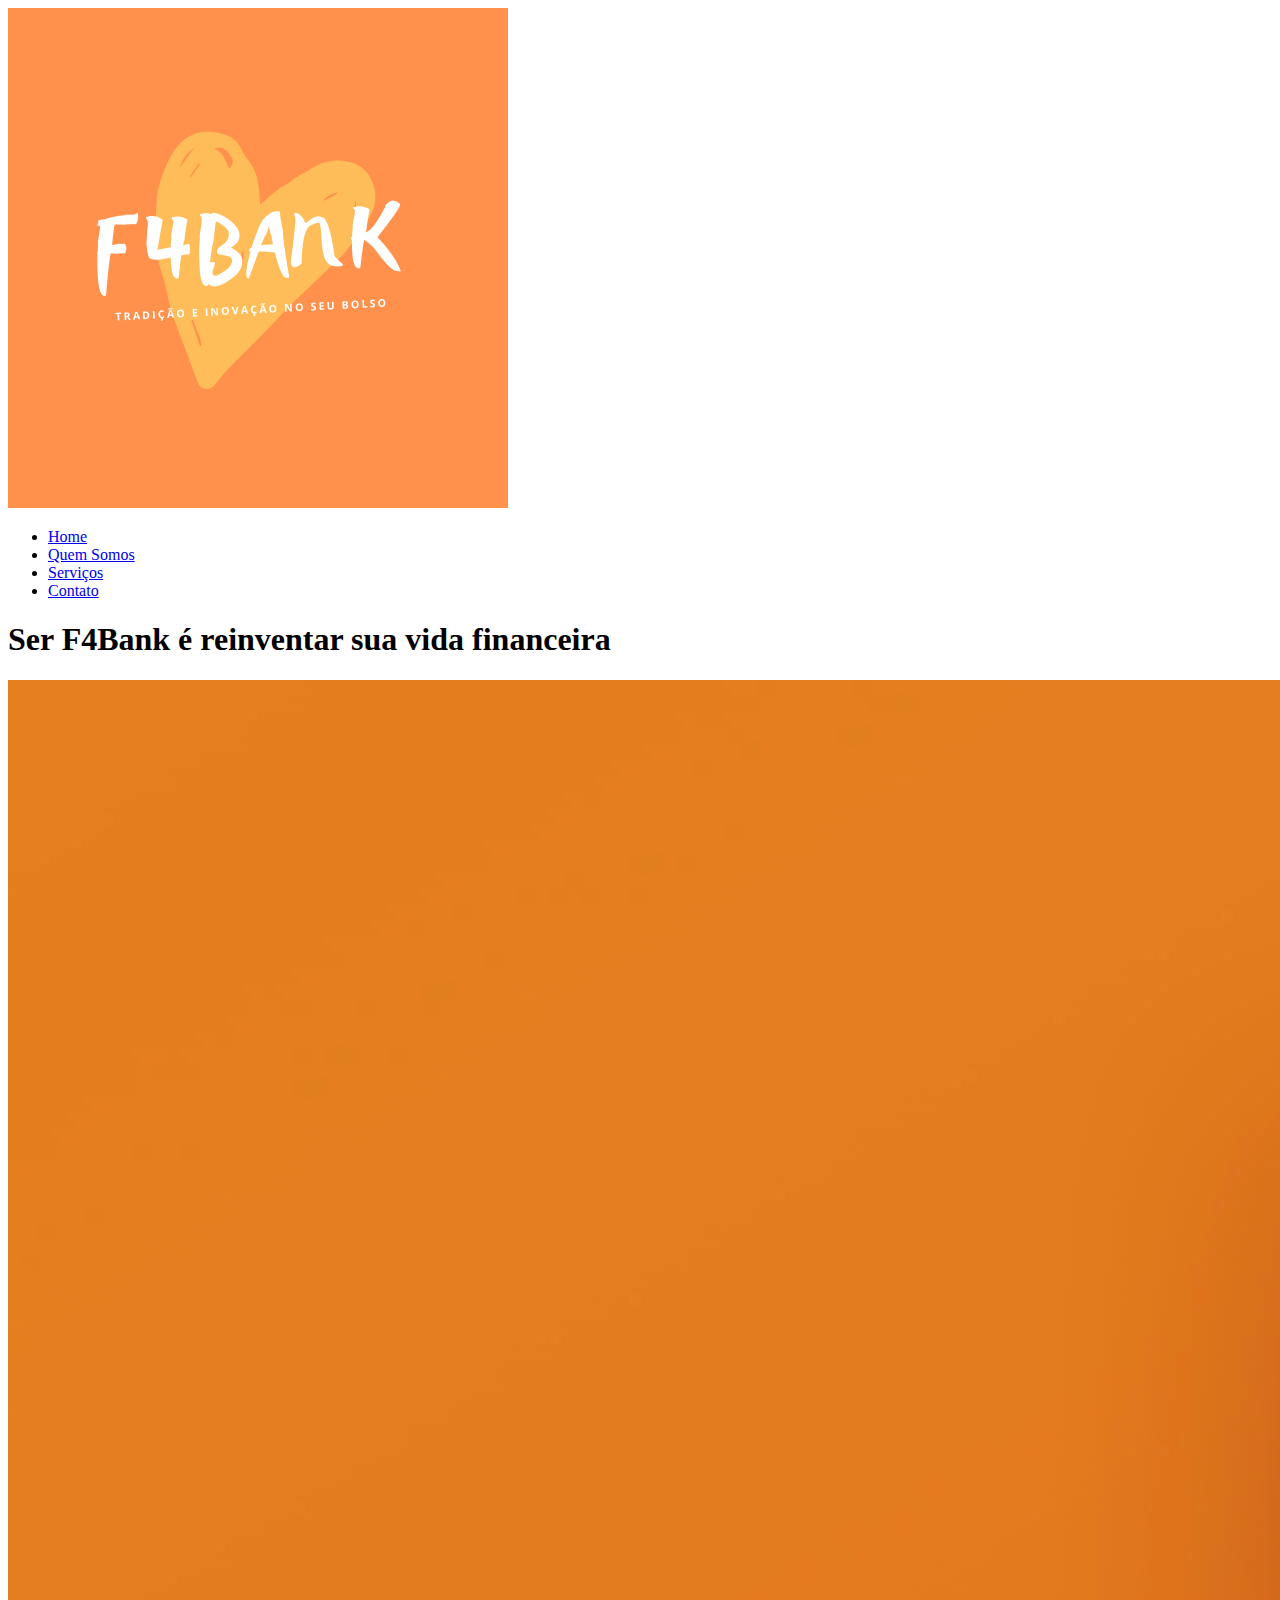
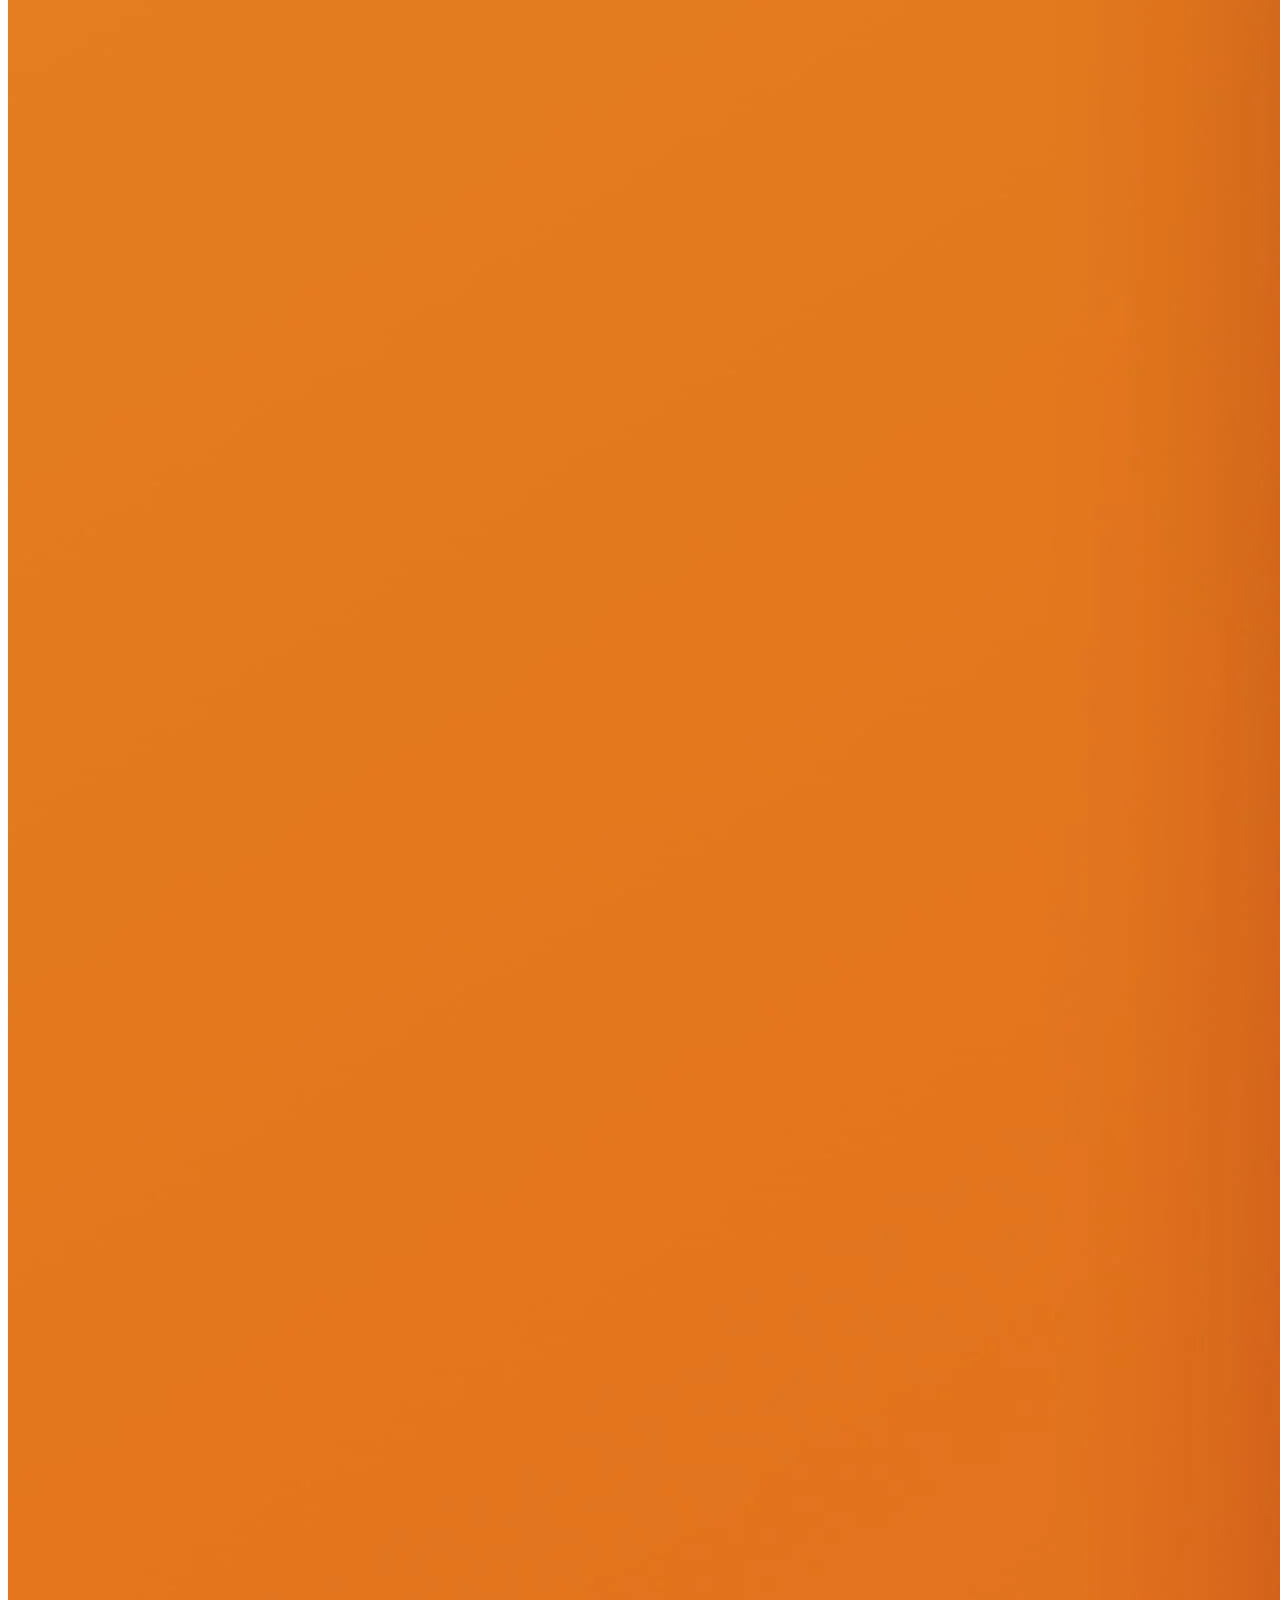
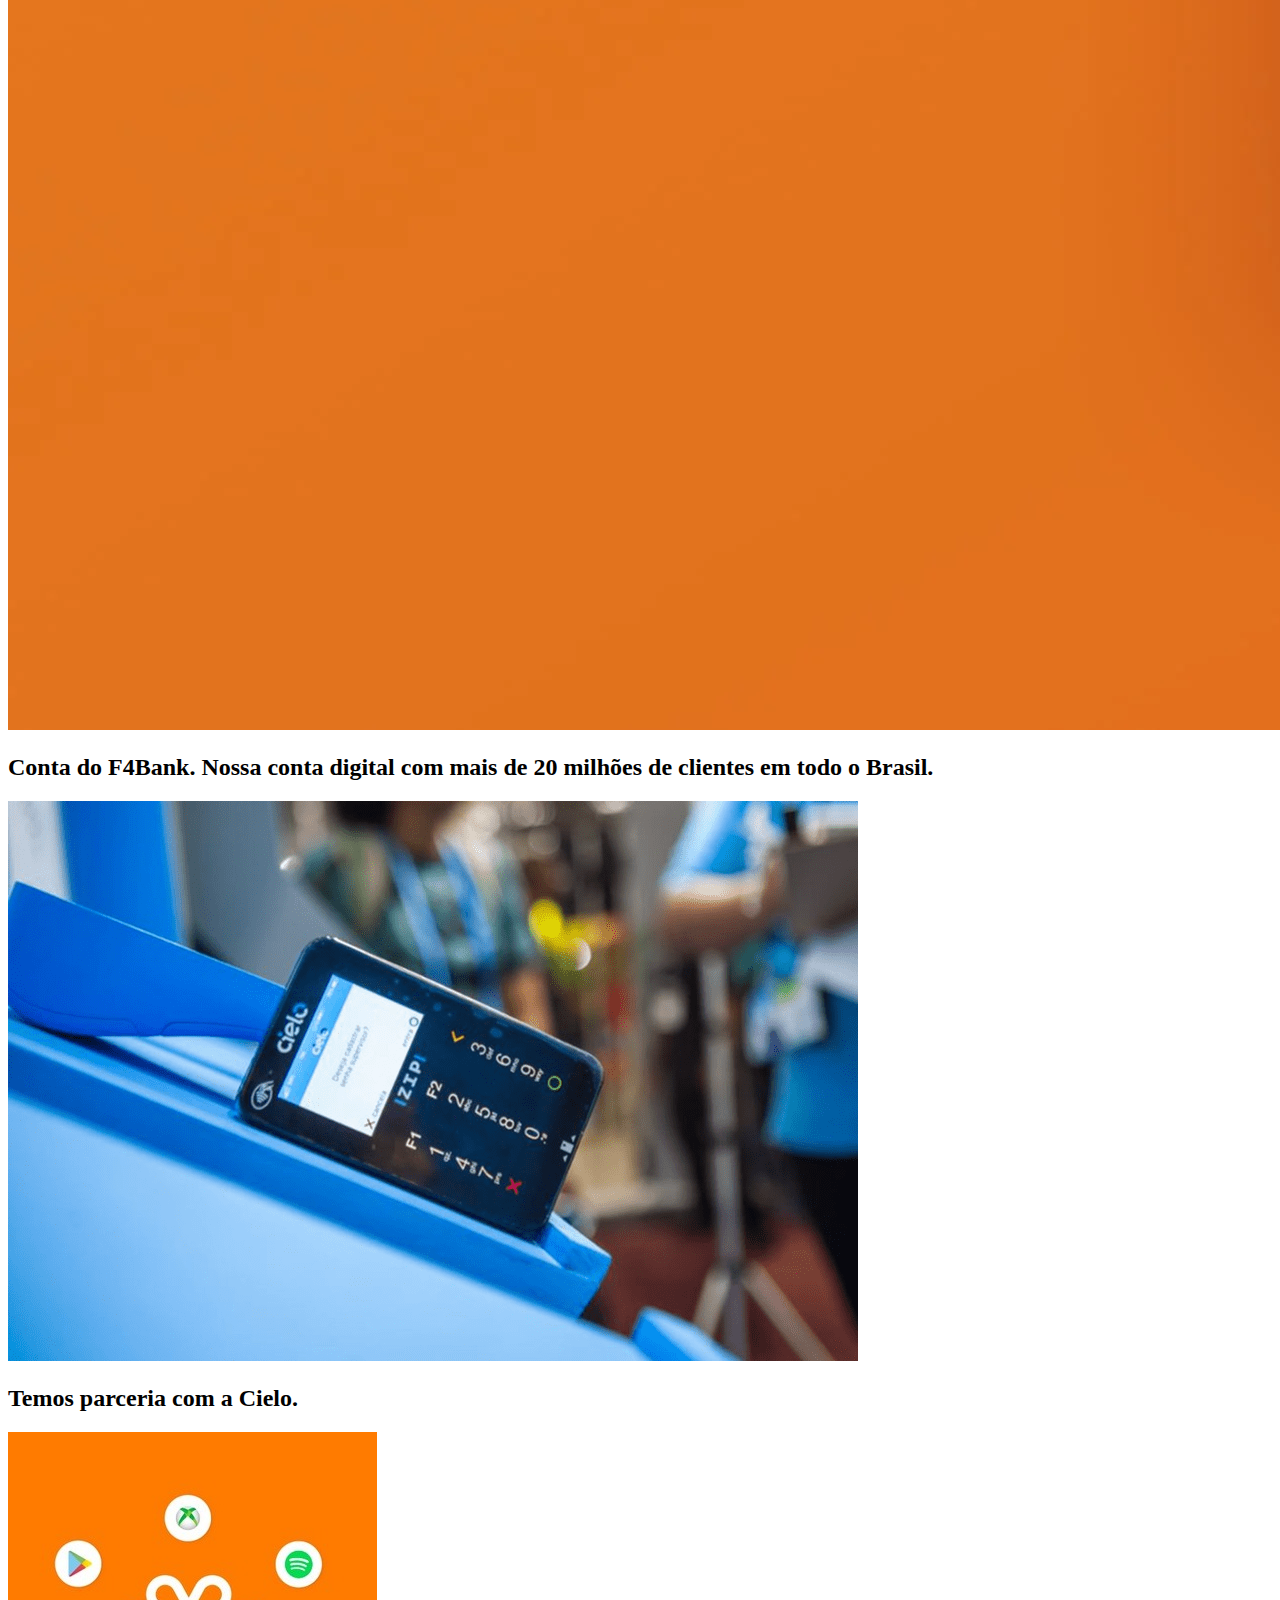
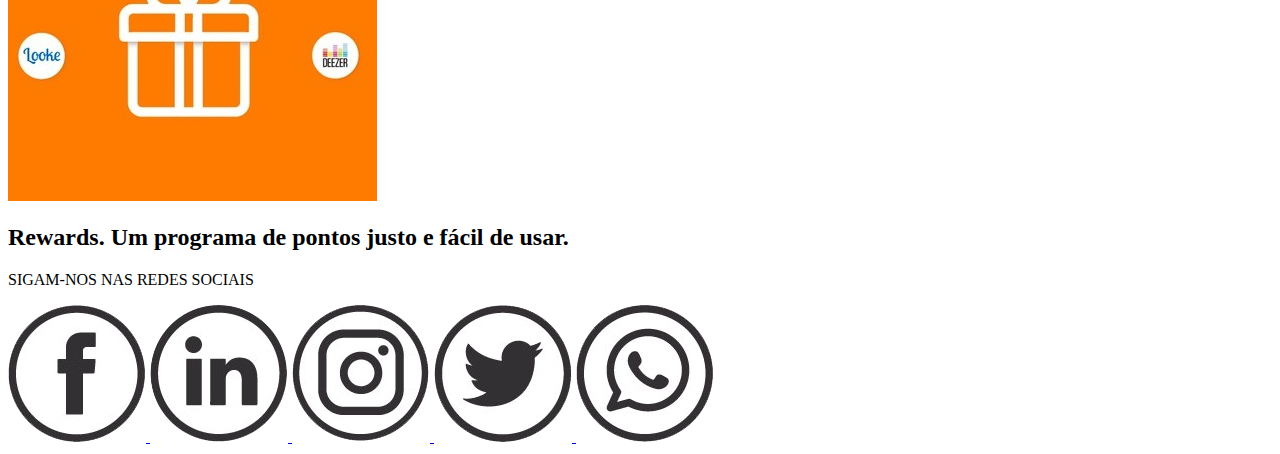
==== index.html @ 2f4c1cb6 "Criei as paginas html" ====
<!DOCTYPE html>
<html lang="pt-br">
<head>
    <meta charset="UTF-8">
    <meta name="viewport" content="width=device-width, initial-scale=1.0">
    <link rel="stylesheet"  href="./css/style.css">
    <title>F4Bank</title>
</head>
 
<body>
    <header >
       <div class="container">
           <img src="img/f4bank.png" alt=" Logo F4Bank">
           <nav>
               <ul>
                   <li><a href="index.html">Home</a></li>
                   <li><a href="quem-somos.html">Quem Somos</a></li>
                   <li><a href="servicos.html">Serviços</a></li>
                   <li><a href="contato.html">Contato</a></li>
                </ul>
           </nav>
        </div>
    </header>
   <main>
        <div class="banner" >
            <h1>Ser F4Bank é reinventar sua vida financeira</h1>
        </div>
        <section class="celular">
           <img src="img/celular.webp" alt="Imagem de Celular">
           <h2>Conta do F4Bank. Nossa conta digital com mais de 20 milhões de clientes
            em todo o Brasil.</h2>
        </section>
        <section class="maquina">
            <img src="img/maquina-cartao.png" alt="Imagem de Maquininha">
            <h2>Temos parceria com a Cielo.</h2>
        </section>
        <section class="presente">
            <img src="img/presente.jpg" alt="Imagem de Presente">
            <h2>Rewards. Um programa de pontos justo e fácil de usar.</h2>
        </section>
    </main>
    <footer>
       <p>SIGAM-NOS NAS REDES SOCIAIS</p>
       <div class= "rede-sociais">
           <a href="facebook.com.br">
                 <img src="img/fac.png" alt="Logo facebook">
           </a>
           <a href="linkedin.com.br">
                <img src="img/in.png" alt="Logo likedin">
           </a>
           <a href="instagram.com.br">
                <img src="img/inst.png" alt="Logo instagram">
           </a>
           <a href="twiter.com.br">
                <img src="img/twi.png" alt="Logo twiter">
           </a>
           <a href="web.whatsapp.com">
                 <img src="img/wpp1.png" alt=" Logo whatsapp">
           </a>
       </div>
   </footer>
</body>
</html>
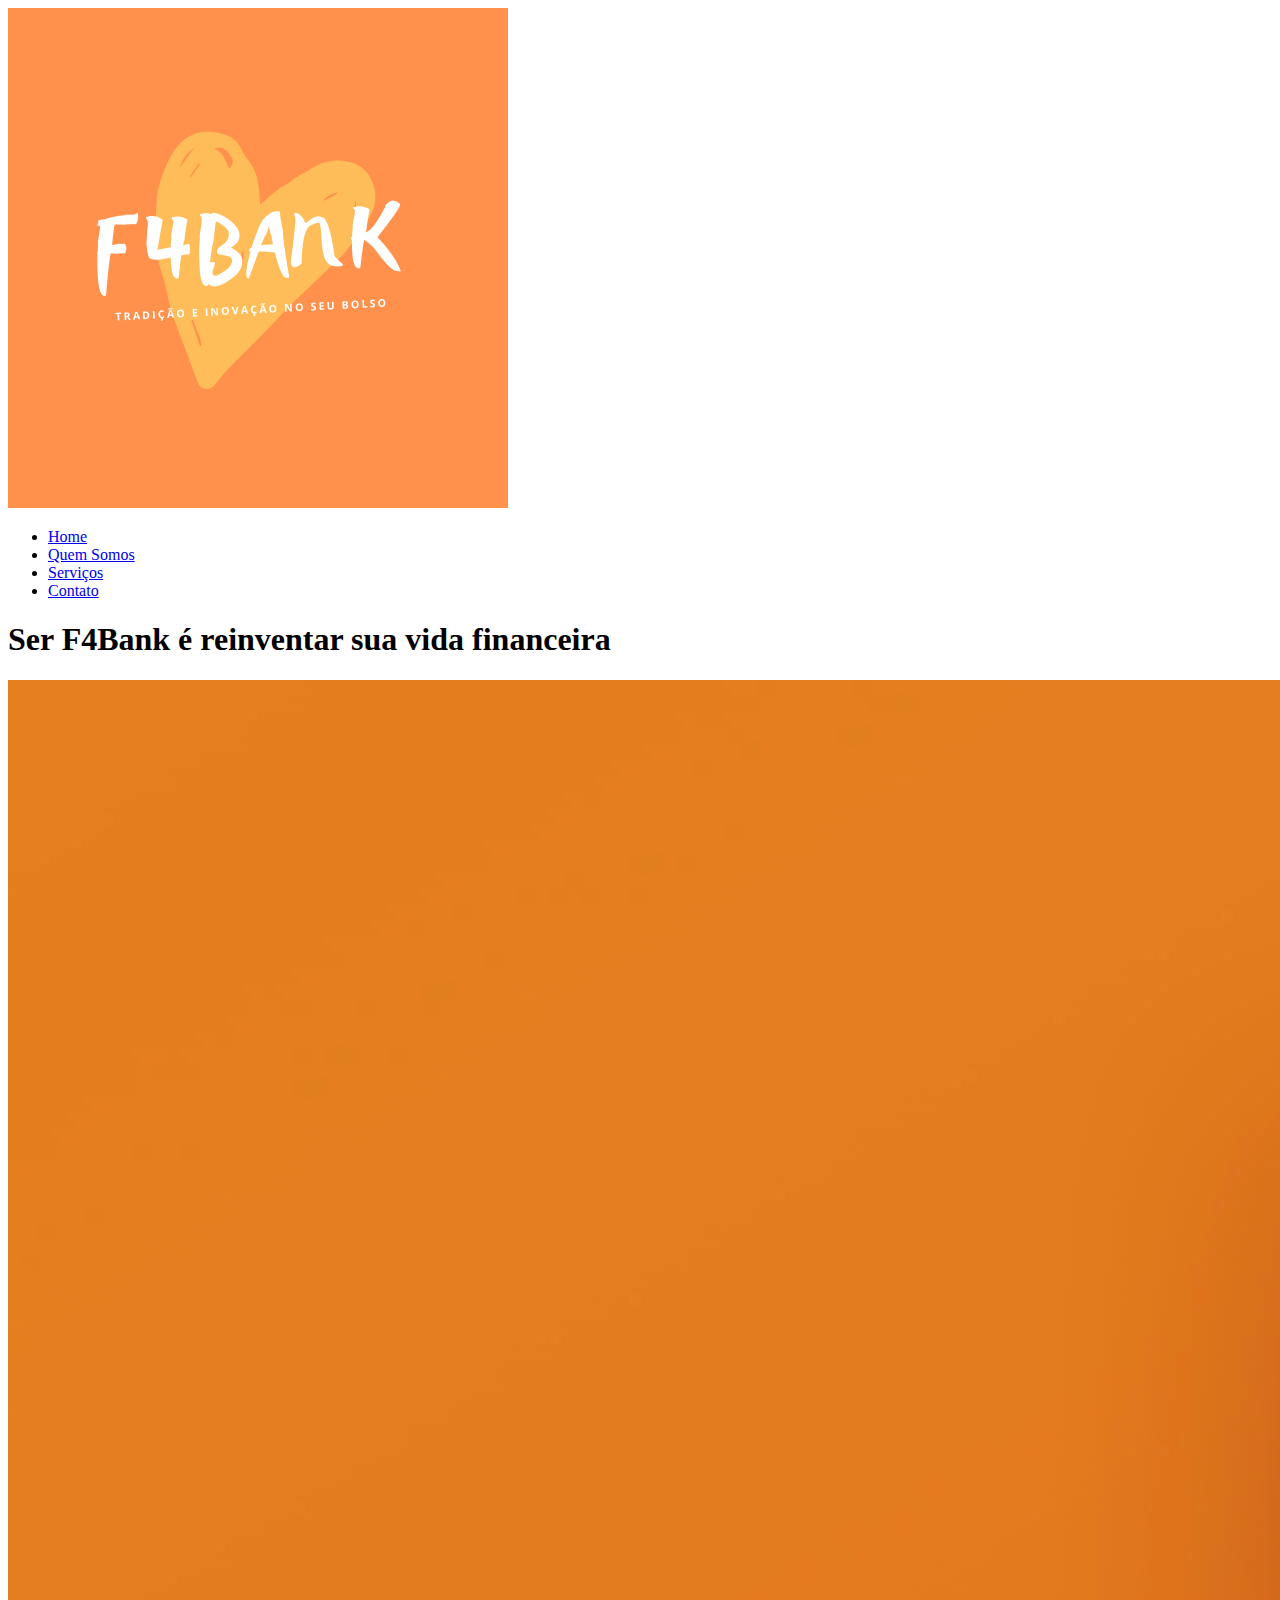
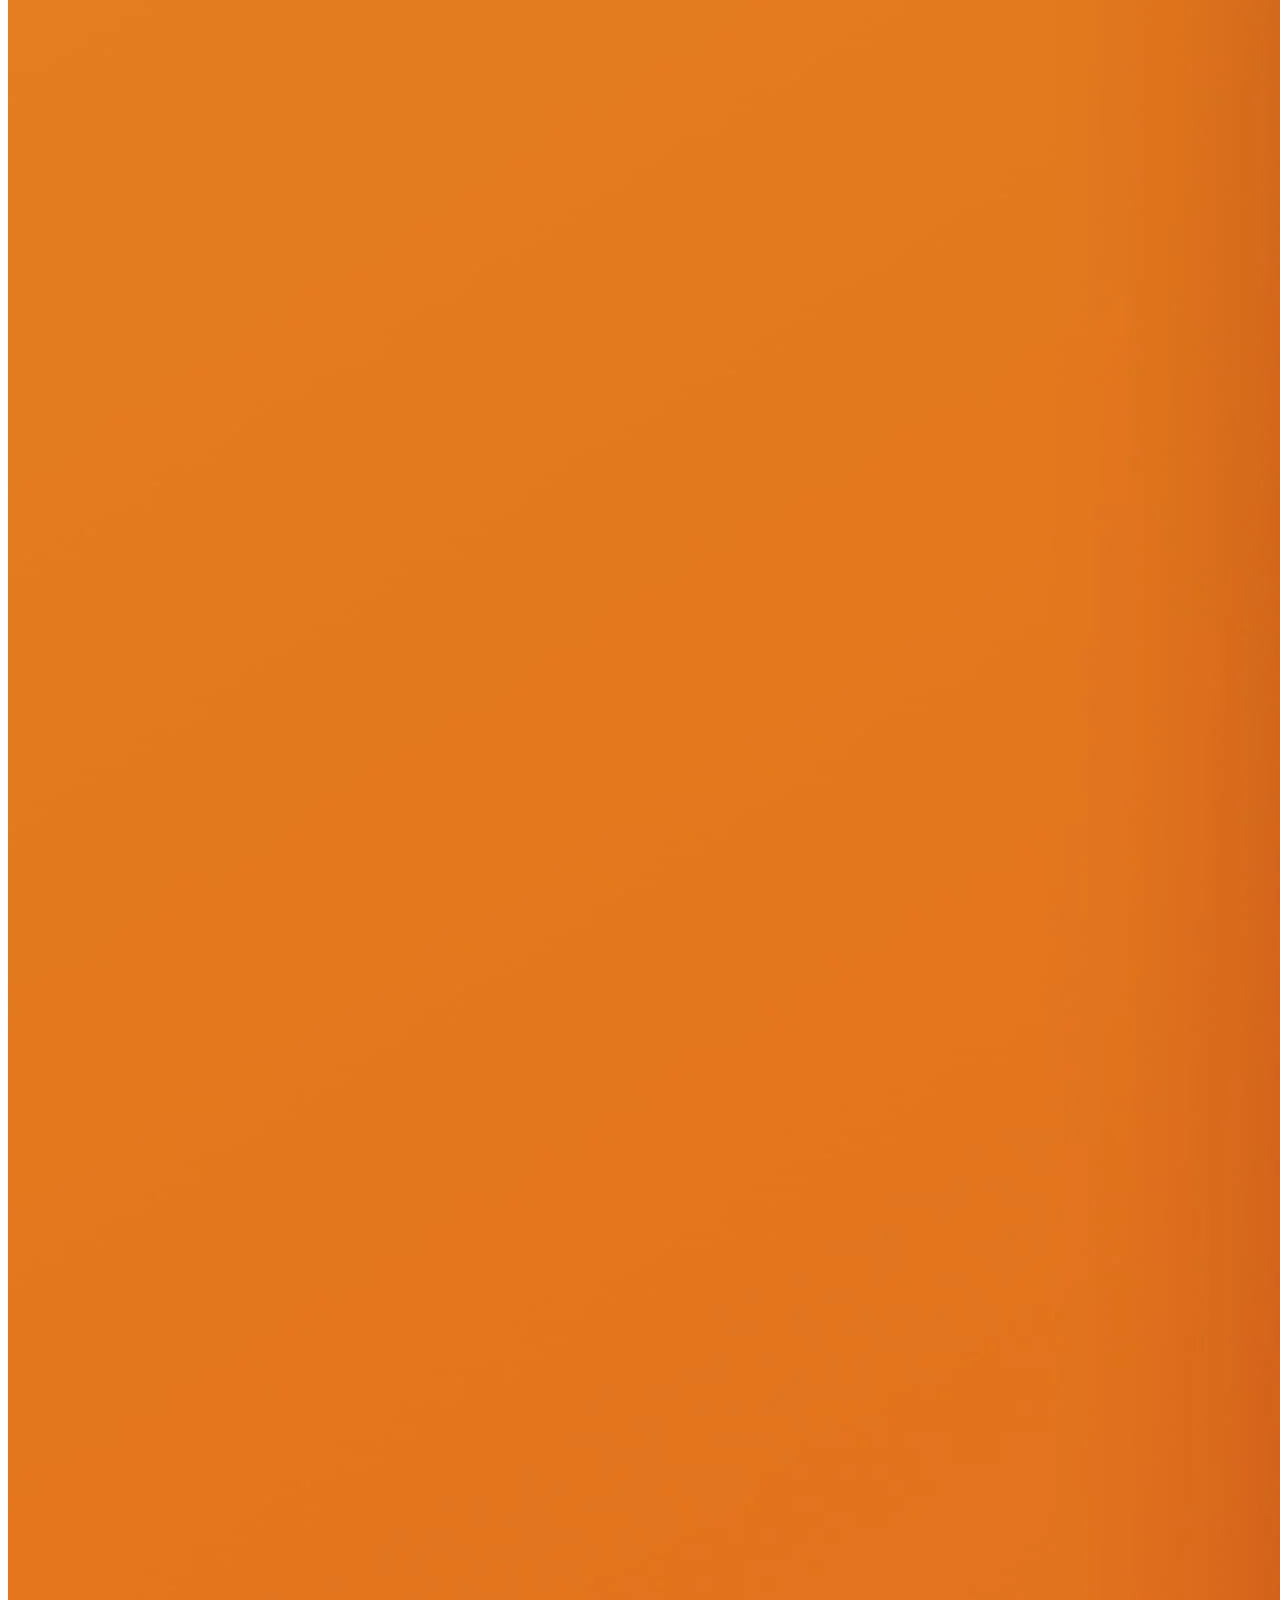
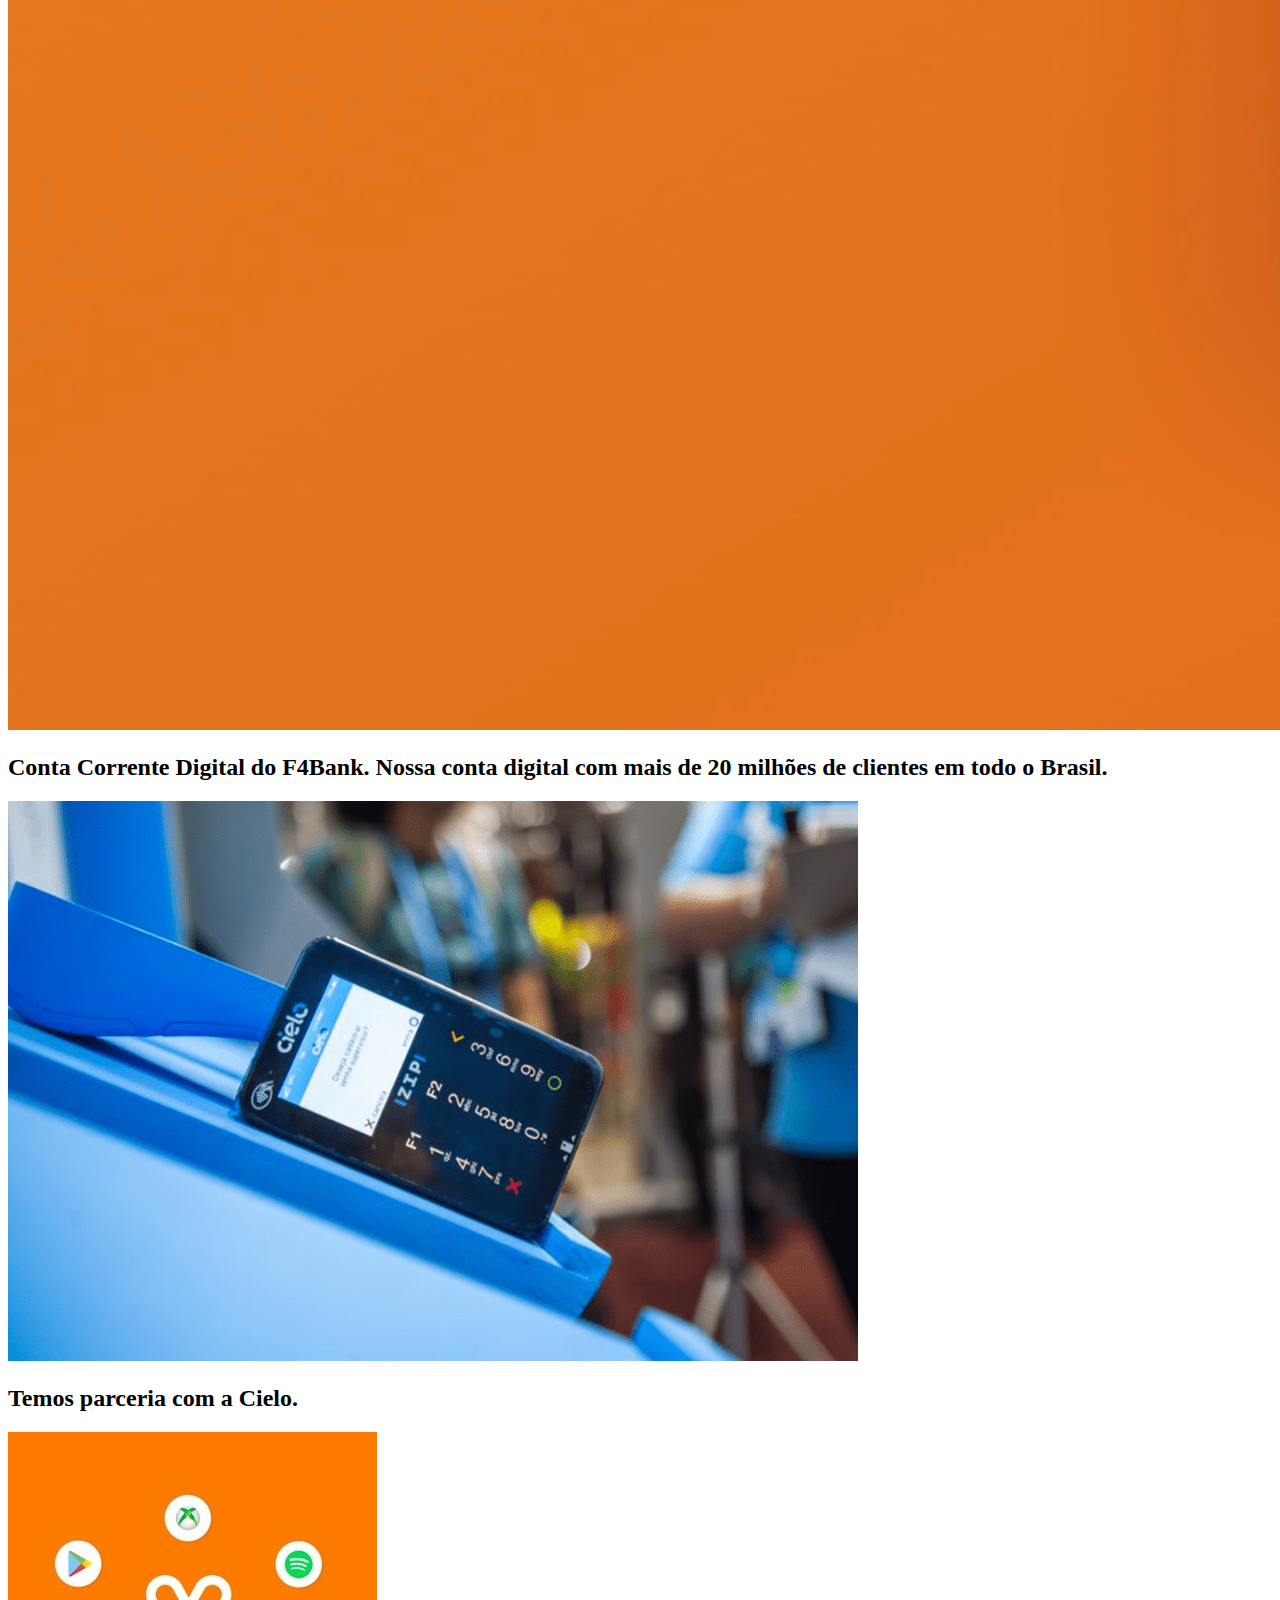
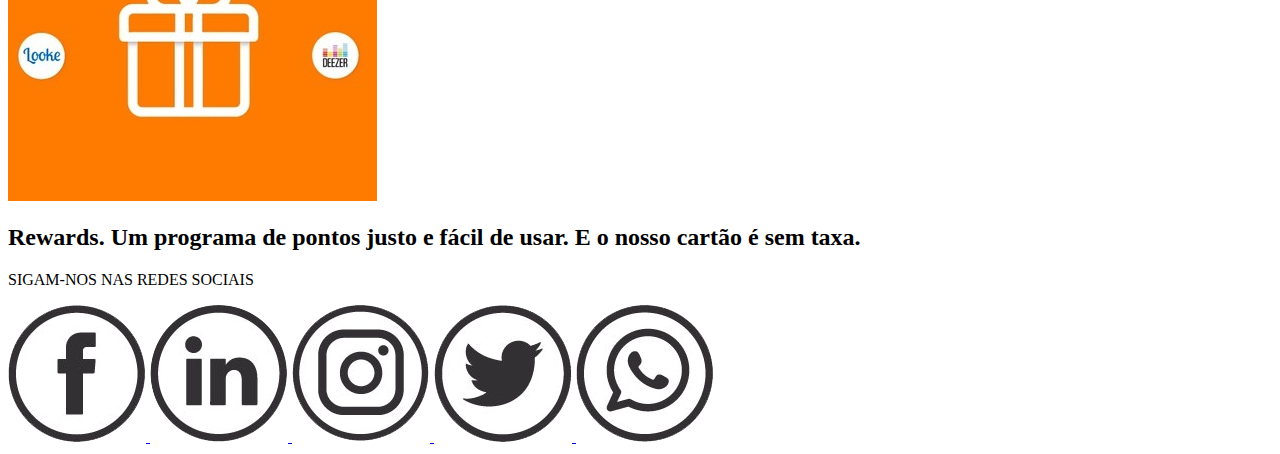
==== commit f88594ce: "Pagina html pronta" ====
--- a/index.html
+++ b/index.html
@@ -27,7 +27,7 @@
         </div>
         <section class="celular">
            <img src="img/celular.webp" alt="Imagem de Celular">
-           <h2>Conta do F4Bank. Nossa conta digital com mais de 20 milhões de clientes
+           <h2>Conta Corrente Digital do F4Bank. Nossa conta digital com mais de 20 milhões de clientes
             em todo o Brasil.</h2>
         </section>
         <section class="maquina">
@@ -36,7 +36,7 @@
         </section>
         <section class="presente">
             <img src="img/presente.jpg" alt="Imagem de Presente">
-            <h2>Rewards. Um programa de pontos justo e fácil de usar.</h2>
+            <h2>Rewards. Um programa de pontos justo e fácil de usar. E o nosso cartão é sem taxa.</h2>
         </section>
     </main>
     <footer>
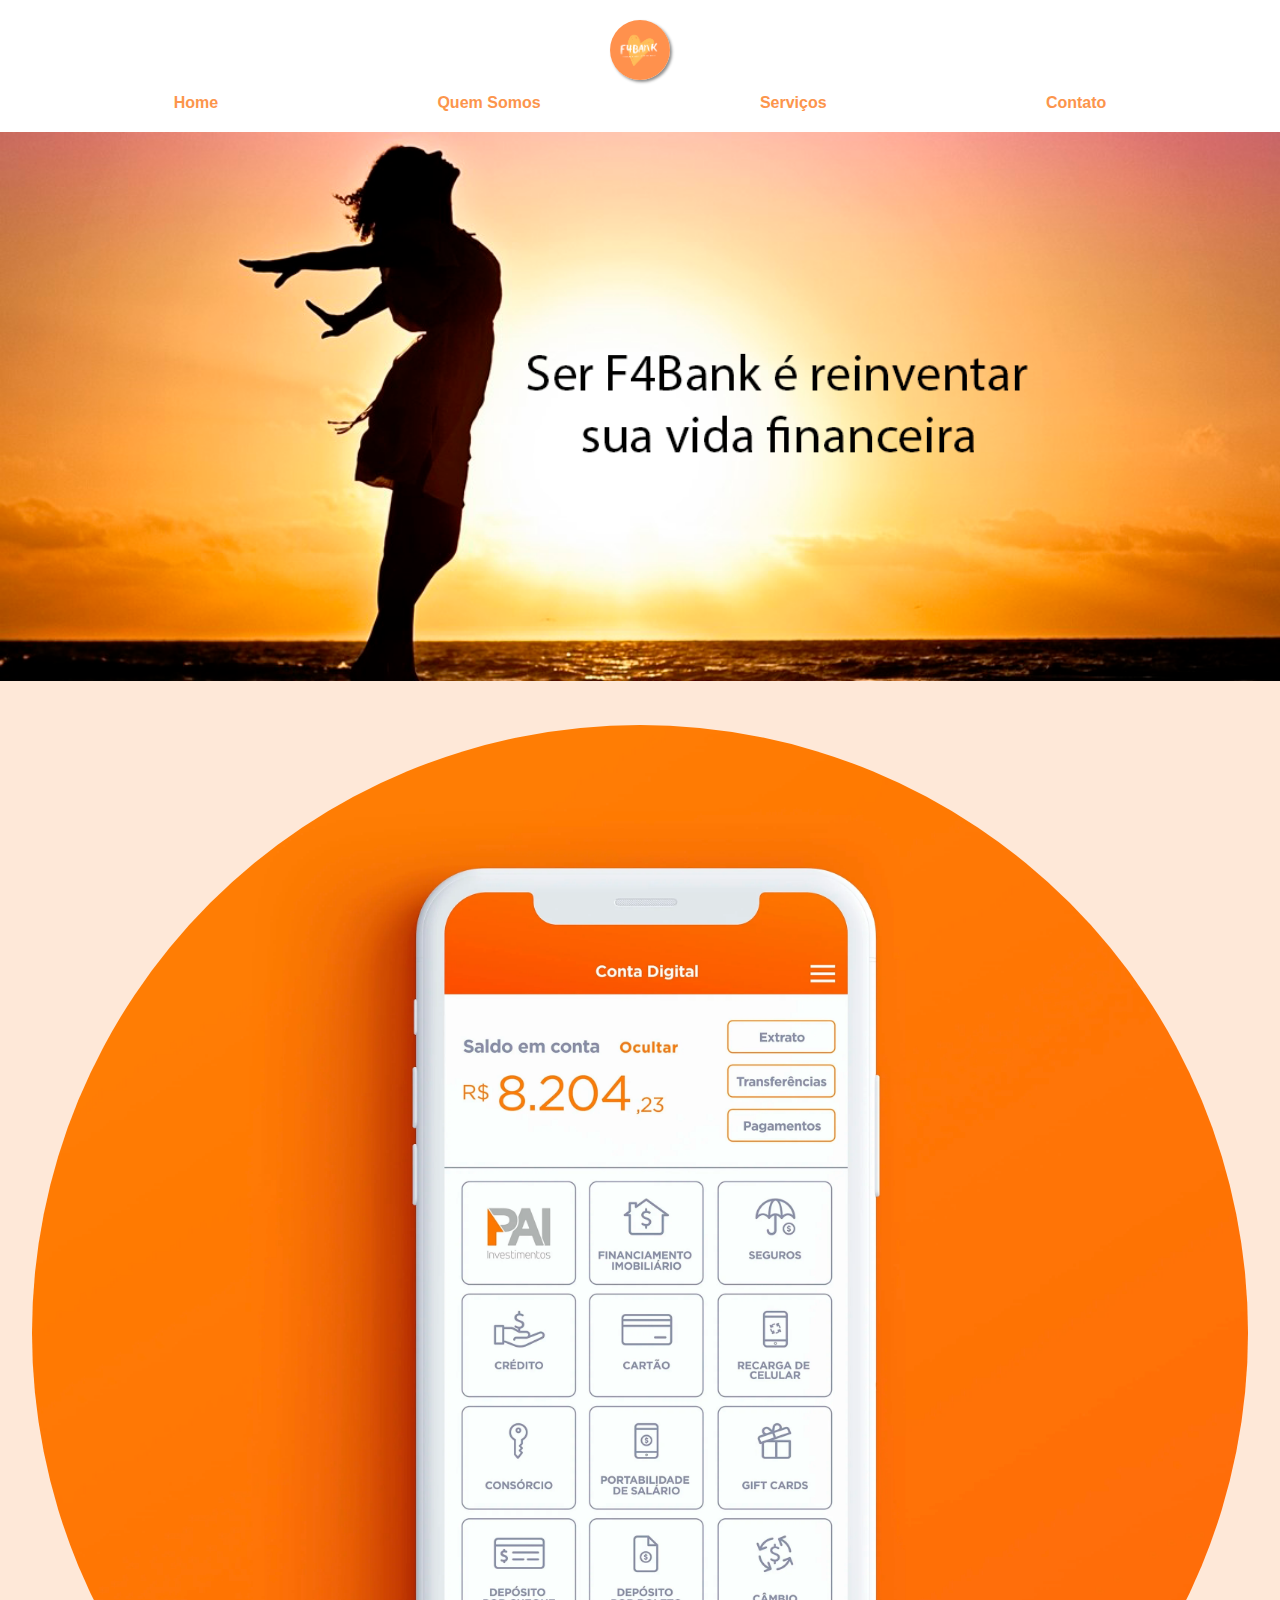
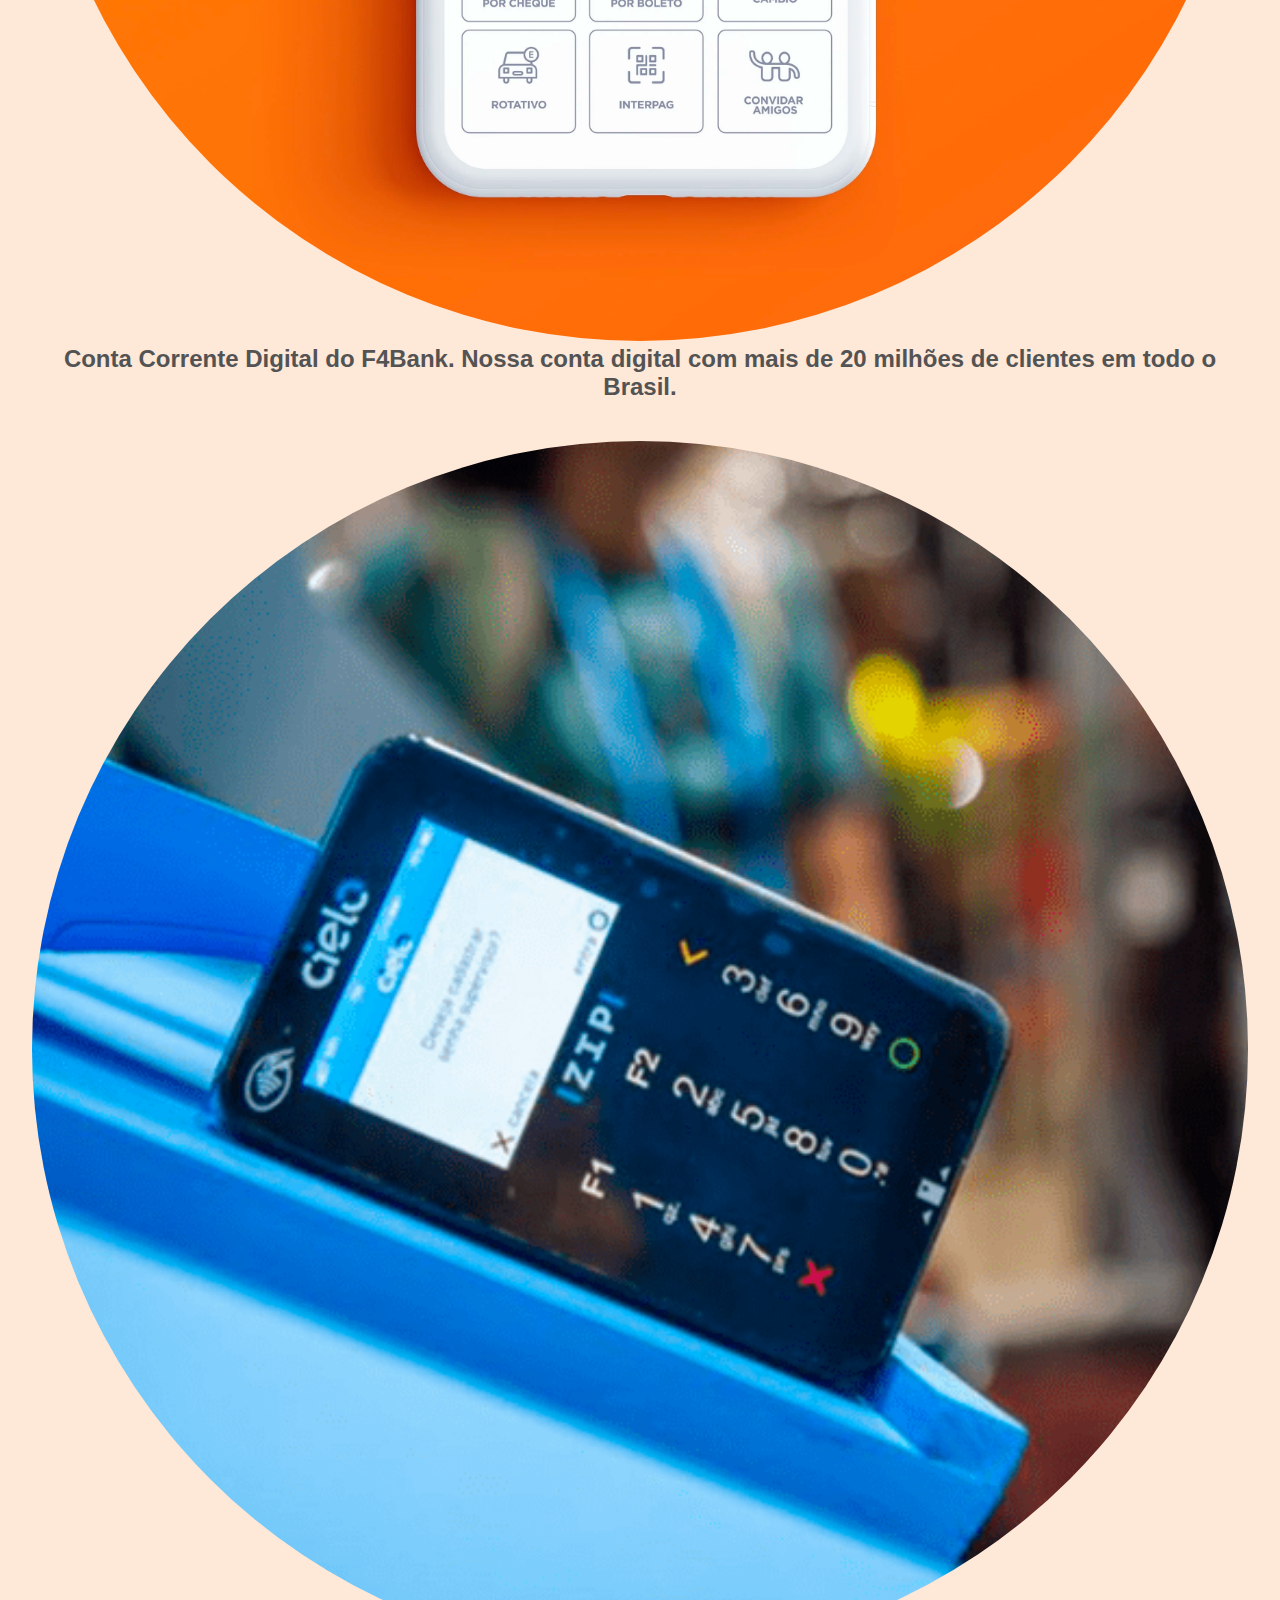
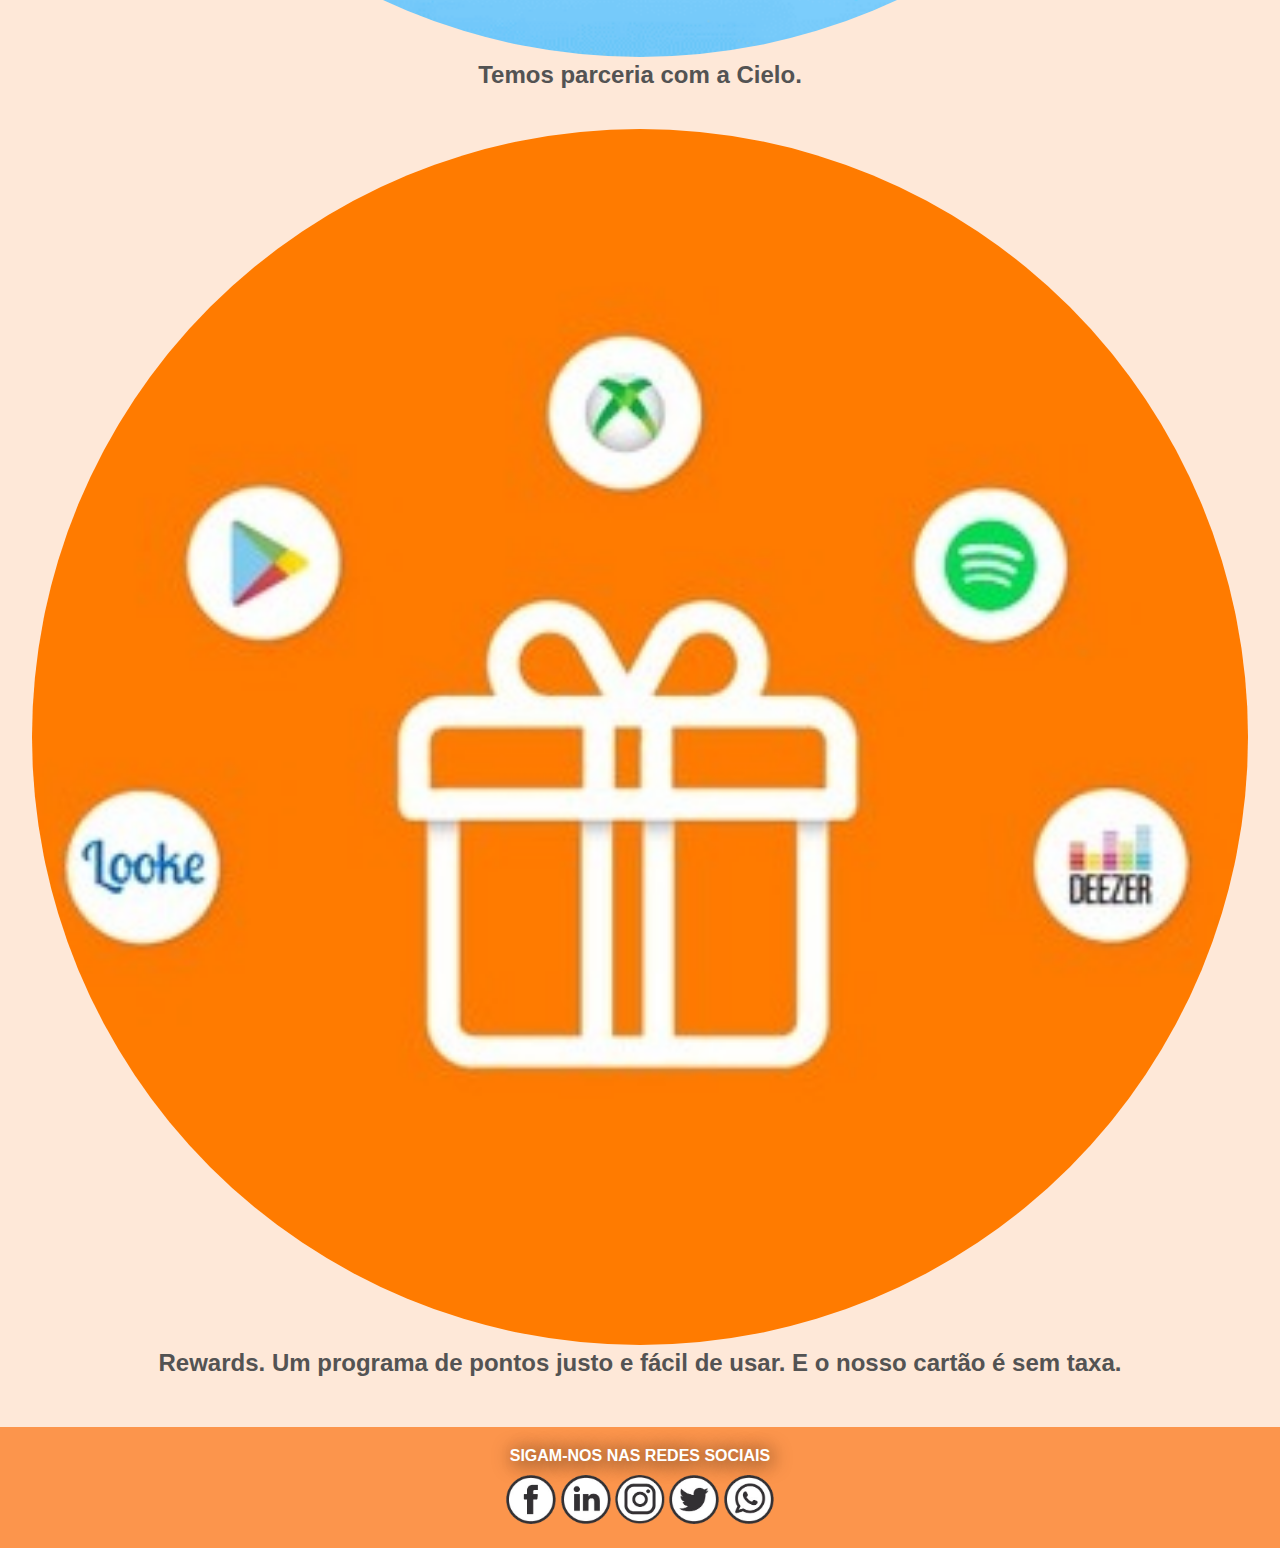
==== commit 5ecd4afe: "css terminado" ====
--- a/index.html
+++ b/index.html
@@ -21,12 +21,12 @@
            </nav>
         </div>
     </header>
+    <div class="banner" >
+        <img src="./img/banner.png" alt="">
+    </div>
    <main>
-        <div class="banner" >
-            <h1>Ser F4Bank é reinventar sua vida financeira</h1>
-        </div>
         <section class="celular">
-           <img src="img/celular.webp" alt="Imagem de Celular">
+           <img src="img/celular.png" alt="Imagem de Celular">
            <h2>Conta Corrente Digital do F4Bank. Nossa conta digital com mais de 20 milhões de clientes
             em todo o Brasil.</h2>
         </section>
--- a/css/style.css
+++ b/css/style.css
@@ -0,0 +1,154 @@
+/* reset pagina */
+body {
+  background-color: #fc954c38;
+  color: rgb(83, 83, 83);
+}
+
+* {
+  outline: none;
+  margin: 0px;
+  padding: 0px;
+  box-sizing: border-box;
+  list-style: none;
+  text-decoration: none;
+  font-family: Arial, Helvetica, sans-serif;
+}
+
+/* topo */
+header {
+  width: 100%;
+  padding: 20px;
+  text-align: center;
+  box-shadow: 0 2px 3px rgba(0, 0, 0, 0.384);
+  background-color: white;
+}
+
+.container {
+  width: 90vw;
+  margin: 0 auto;
+  text-align: center;
+}
+
+.container img {
+  width: 60px;
+  border-radius: 50vw;
+  box-shadow: 2px 2px 3px rgba(3, 3, 3, 0.452);
+}
+
+nav ul {
+  display: flex;
+  justify-content: space-around;
+  padding-top: 10px;
+}
+
+nav ul li a {
+  color: #fc954c;
+  font-weight: bold;
+}
+
+/* main */
+main {
+  width: 95vw;
+  margin: 0 auto;
+  text-align: center;
+}
+
+.banner img {
+  width: 100%;
+}
+
+section {
+  margin: 40px 0 20px 0;
+}
+
+section img {
+  width: 100%;
+  border-radius: 50%;
+}
+.principal-quem-somos{
+  margin-top: 50px;
+}
+.principal-quem-somos p{
+  font-size: 150%;
+}
+.principal-quem-somos img{
+  width: 100%;
+ border-radius: 20px;
+ box-shadow: 2px 2px 3px rgba(0, 0, 0, 0.493);
+ margin: 30px 0 20px 0;
+}
+.principal-servico{
+  margin-top: 50px;
+}
+.servico{
+  background-color: white;
+  color: #d85f09;
+  margin-top: 30px;
+  padding: 30px  30px;
+  border-radius: 20px;
+  box-shadow: 2px 2px 3px rgba(0, 0, 0, 0.521);
+  text-align: start;
+}
+.servico p{
+  font-size: 140%;
+  padding: 15px 0 15px 0;
+}
+ button{
+  padding: 10px;
+  border: 1px solid #d85f09 ;
+  border-radius: 10px;
+}
+
+.principal-contato{
+  margin-top: 50px;
+  width: 340px;
+}
+.telefone, .email{
+  display: flex;
+  align-items: center;
+  margin-top: 40px; 
+}
+.telefone img, .email img{
+  width: 70px;
+  border-radius: 50%;
+  box-shadow: 2px 2px 3px rgba(0, 0, 0, 0.562);
+  margin-right: 20px;
+}
+
+.telefone p, .email p{
+  font-size: 150%;
+  
+}
+form{
+  text-align: start;
+  margin-top: 50px;
+}
+#name, #email, #mensagem{
+  margin-top: 20px;
+  border: none;
+  padding: 10px;
+  border-radius: 10px;
+  width: 280px;
+  box-shadow: 2px 2px 3px rgba(0, 0, 0, 0.404);
+}
+#mensagem{
+  margin-bottom: 20px;
+}
+  
+/* Rodapé */
+footer{
+  margin-top: 50px;
+  width: 100%;
+  background-color:#fc954c;
+  color: white;
+  font-weight: bold;
+  text-align: center;
+  padding: 20px 0 20px 0;
+}
+.rede-sociais img{
+width: 50px;
+}
+footer p{
+  text-shadow: 2px 2px 20px black;
+  padding-bottom: 10px;
+}
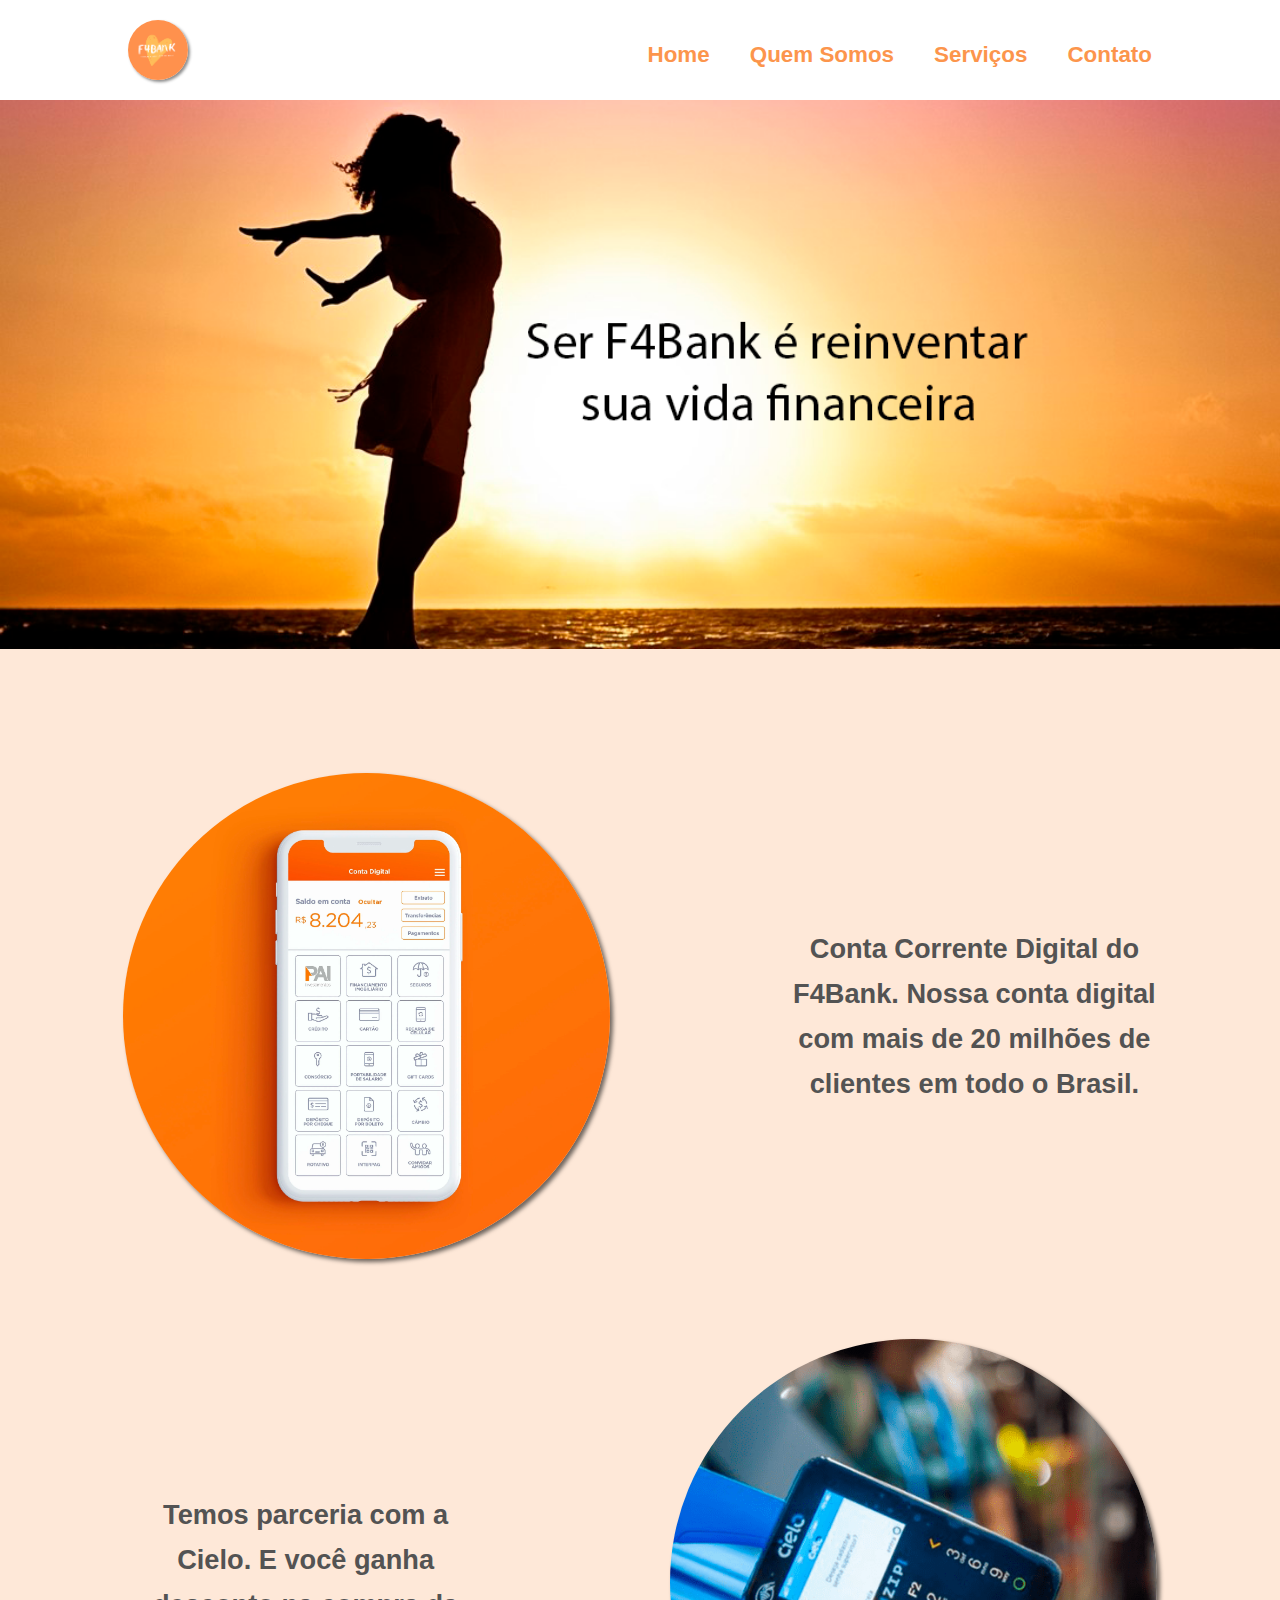
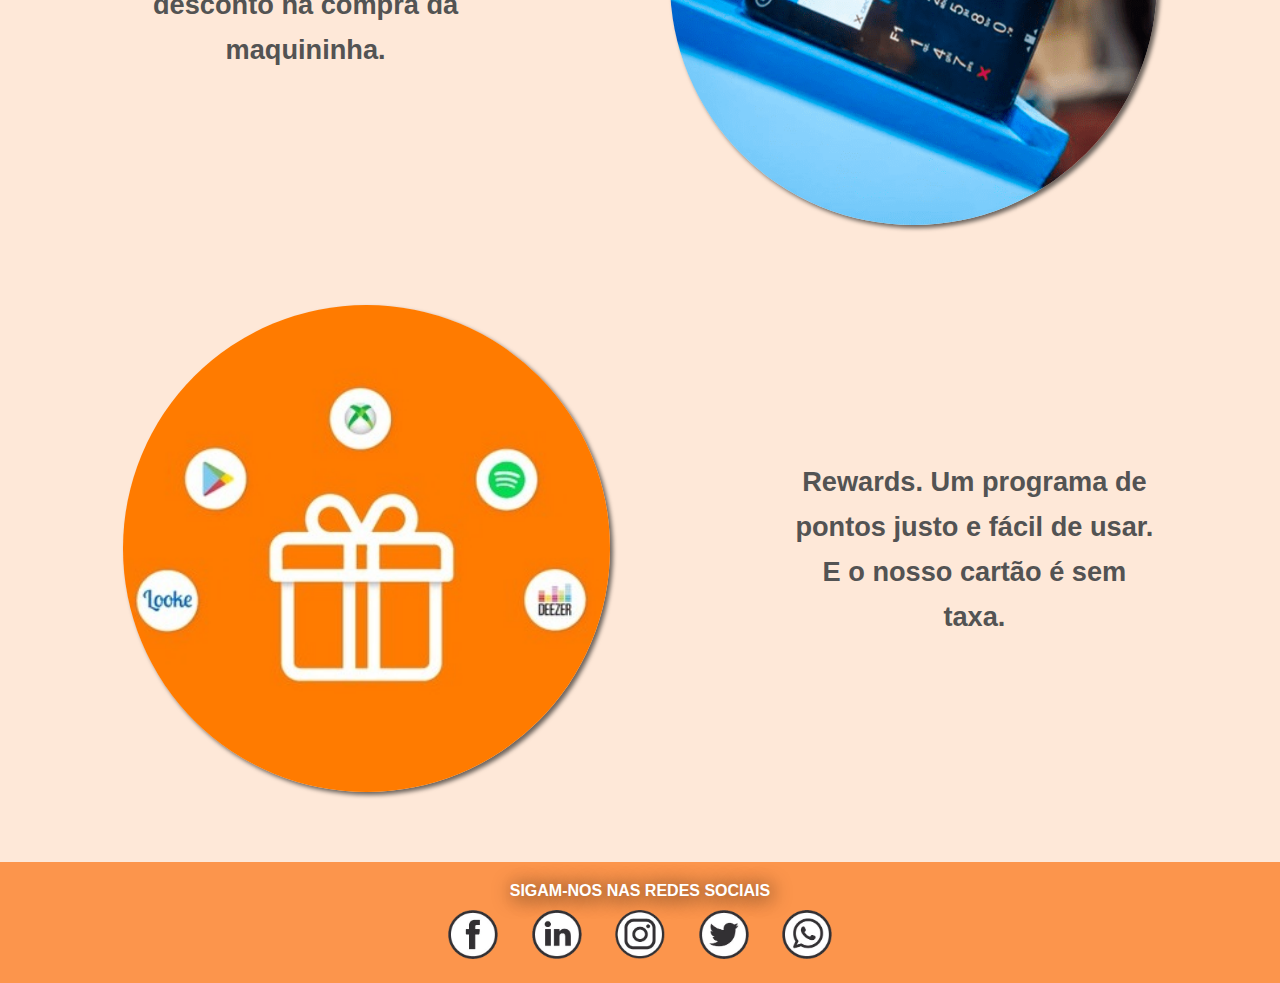
==== commit 148b8ea1: "Site finalizado" ====
--- a/index.html
+++ b/index.html
@@ -23,7 +23,7 @@
     </header>
     <div class="banner" >
         <img src="./img/banner.png" alt="">
-    </div>
+    </div> 
    <main>
         <section class="celular">
            <img src="img/celular.png" alt="Imagem de Celular">
@@ -32,7 +32,7 @@
         </section>
         <section class="maquina">
             <img src="img/maquina-cartao.png" alt="Imagem de Maquininha">
-            <h2>Temos parceria com a Cielo.</h2>
+            <h2>Temos parceria com a Cielo. E você ganha desconto na compra da maquininha.</h2>
         </section>
         <section class="presente">
             <img src="img/presente.jpg" alt="Imagem de Presente">
--- a/css/style.css
+++ b/css/style.css
@@ -62,11 +62,19 @@
 }
 
 section img {
-  width: 100%;
+  width: 90%;
   border-radius: 50%;
-}
+  margin: 20px 0 20px 0;
+  box-shadow: 3px 3px 4px rgba(0, 0, 0, 0.568);
+}
+
 .principal-quem-somos{
-  margin-top: 50px;
+  margin-top: 30px;
+  text-align: center;
+}
+h1{
+  margin-top: 50px;
+  text-align: center;
 }
 .principal-quem-somos p{
   font-size: 150%;
@@ -97,6 +105,7 @@
   padding: 10px;
   border: 1px solid #d85f09 ;
   border-radius: 10px;
+  cursor: pointer;
 }
 
 .principal-contato{
@@ -152,3 +161,74 @@
   text-shadow: 2px 2px 20px black;
   padding-bottom: 10px;
 }
+
+/* media queries */
+@media screen and (min-width: 1280px) {
+  .container{
+    display: flex;
+    align-items: center;
+    justify-content: space-between;
+    width: 80vw;
+  }
+  nav ul li{
+    padding-left: 40px;
+  }
+  nav ul li a{
+    font-size: 140%;
+  }
+  nav ul li a:hover{
+    color: #a8602c;
+  }
+  section{
+    display: flex;
+    justify-content: space-around;
+    align-items: center;
+  }
+  section img{
+    width: 40%;
+  }
+  section h2{
+    width: 30%;
+    line-height: 45px;
+    font-size: 170%;
+  }
+  .maquina{
+    flex-direction: row-reverse;
+  }
+  .banner{
+    margin-bottom: 100px;
+  }
+  .rede-sociais{
+    margin: 0 auto;
+    width: 30%;
+    display: flex;
+    justify-content: space-between;
+  }
+  .principal-quem-somos{
+    display: flex;
+    width: 80vw;
+    align-items: center;
+    margin: 0 auto;
+    justify-content: space-between;
+    margin-top: 30px;
+  }
+  .principal-quem-somos img{
+    width: 40%;
+  } 
+  .principal-quem-somos p{
+    width: 45%;
+  }
+  .principal-servico{
+    width: 75%;
+    display: flex;
+    justify-content: space-between;
+    flex-wrap: wrap;
+  }
+  .servico{
+    margin-top: 50px;
+    width: 45%;
+  }
+  .servico:nth-child(2) p, .servico:nth-child(3) p{
+    padding: 40px 0 40px 0;
+  }
+}